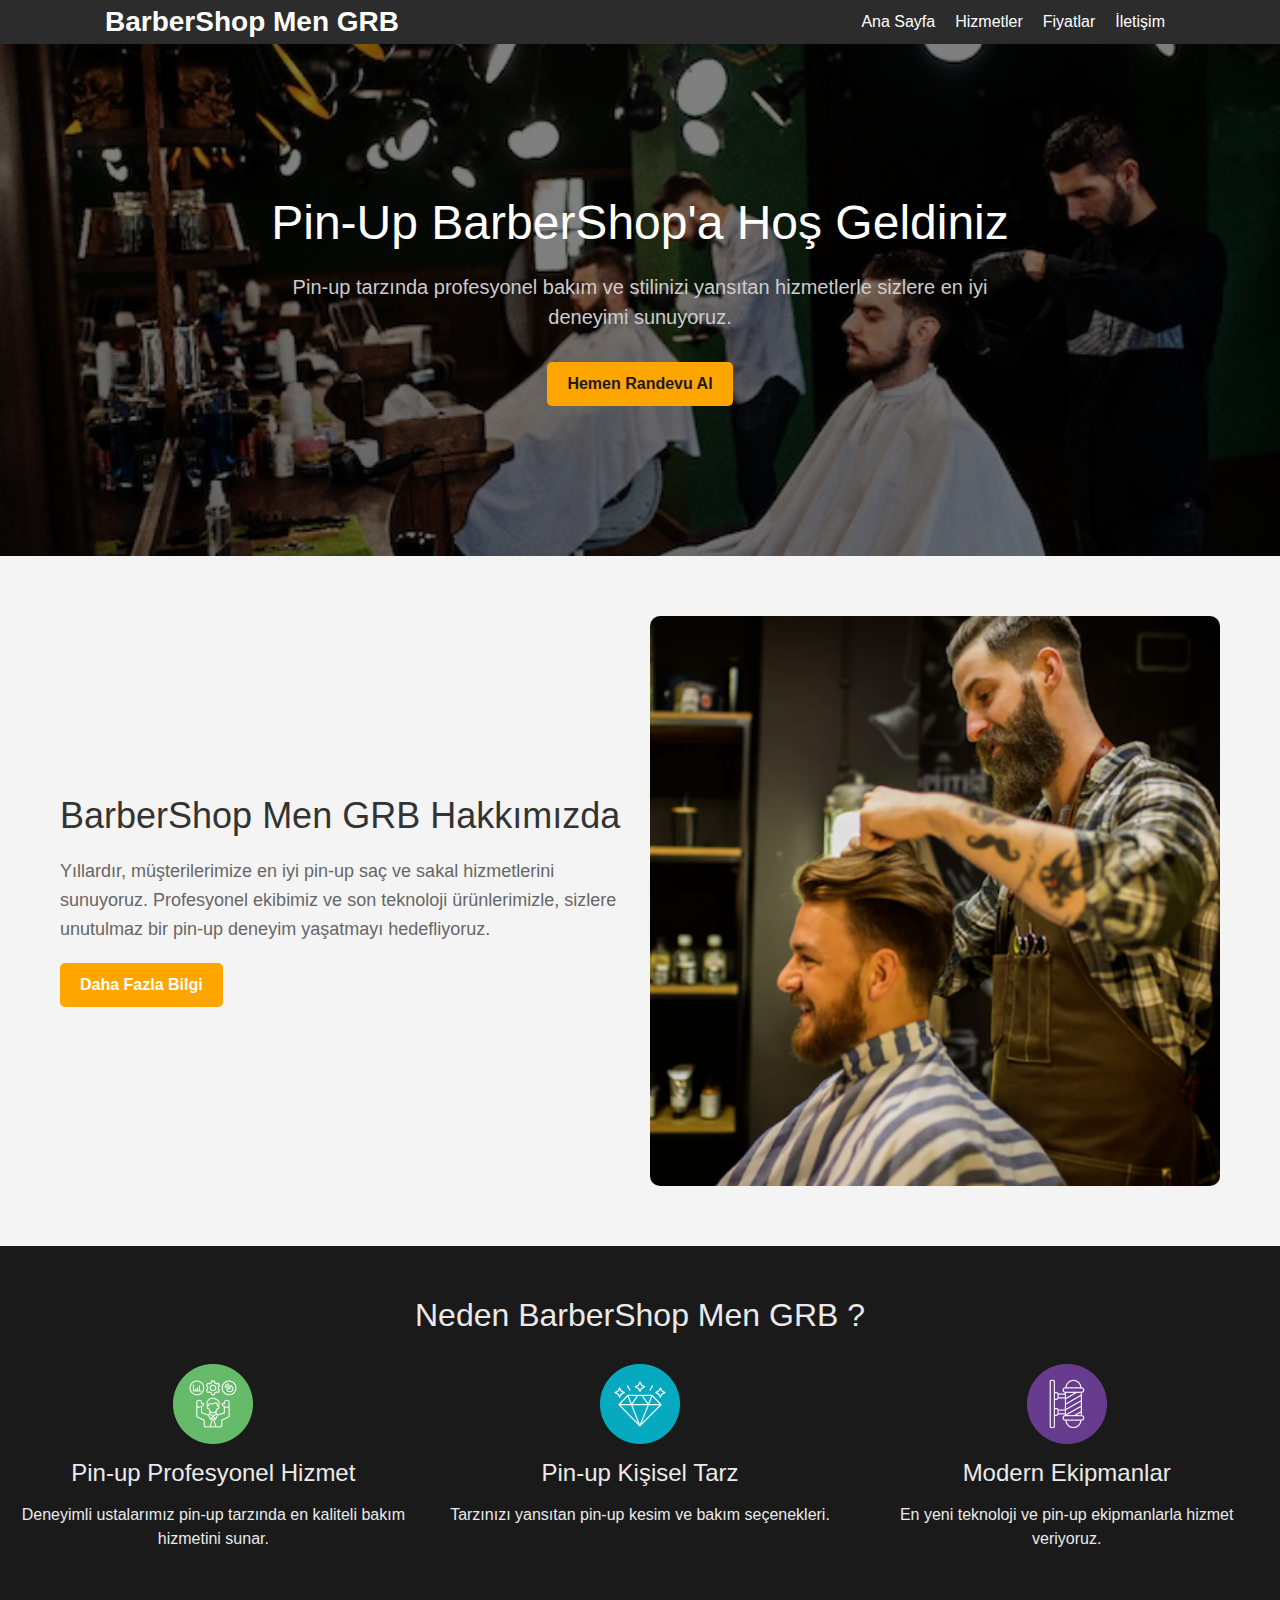
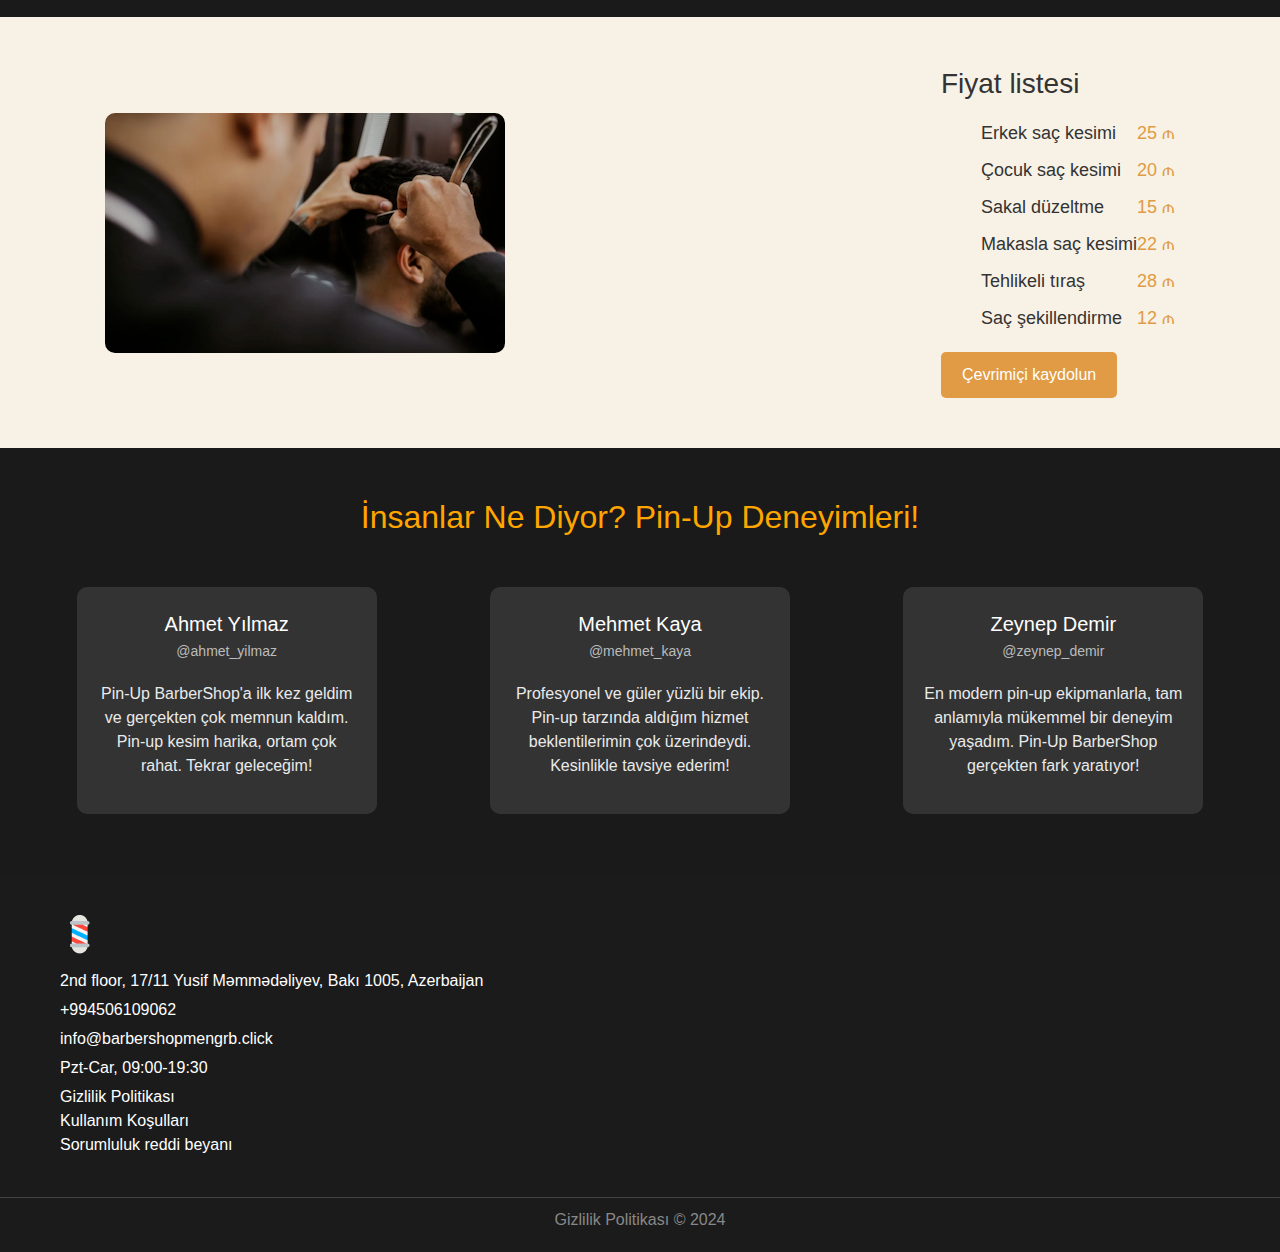
==== index.html @ 86f793ca "1" ====
<!DOCTYPE html>
<html lang="tr">
<head>
    <meta charset="UTF-8">
    <meta name="viewport" content="width=device-width, initial-scale=1.0">
    <title>BarberShop Men GRB - Profesyonel Bakım pin-up </title>
    <meta name="description"
          content="BarberShop Men GRB pin-up En iyi hizmeti ve tarzınızı yansıtan profesyonel berber hizmetleri sunuyoruz.">
    <link rel="apple-touch-icon" sizes="180x180" href="favicon/apple-touch-icon.png">
    <link rel="icon" type="image/png" sizes="32x32" href="favicon/favicon-32x32.png">
    <link rel="icon" type="image/png" sizes="16x16" href="favicon/favicon-16x16.png">
    <link rel="manifest" href="favicon/site.webmanifest">
    <meta name="msapplication-TileColor" content="#da532c">
    <meta name="theme-color" content="#ffffff">
    <link rel="stylesheet" href="css/bootstrap.min.css">
    <link rel="stylesheet" href="css/style.css">
</head>
<body>

<header class="header-banner genel-container">
    <nav class="navbar navbar-expand-lg justify-content-between nav-bar genel-container">
        <div class="container">
            <a href="index.html">
                <h1 class="brand">BarberShop Men GRB</h1>
            </a>
            <button class="navbar-toggler" type="button" data-toggle="collapse" data-target="#navbarSupportedContent"
                    aria-controls="navbarSupportedContent" aria-expanded="false" aria-label="Toggle navigation">
                <span class="toggler-icon"></span>
                <span class="toggler-icon"></span>
                <span class="toggler-icon"></span>
            </button>

            <div class="collapse navbar-collapse sub-menu-bar menu" id="navbarSupportedContent">
                <ul id="nav" class="navbar-nav align-items-center nav-list menuSnowboardXY">
                    <li><a href="index.html">Ana Sayfa</a></li>
                    <li><a href="#about">Hizmetler</a></li>
                    <li><a href="#price">Fiyatlar</a></li>
                    <li><a href="#contact">İletişim</a></li>
                </ul>
            </div>
        </div>
    </nav>
</header>


<section class="kahraman-bolumu genel-kapsayici" id="kahramanBolumu">
    <div class="kahraman-icerik">
        <h1>Pin-Up BarberShop'a Hoş Geldiniz</h1>
        <p>Pin-up tarzında profesyonel bakım ve stilinizi yansıtan hizmetlerle sizlere en iyi deneyimi sunuyoruz.</p>
        <a href="#" class="cta-buton">Hemen Randevu Al</a>
    </div>
</section>


<section class="hakkimizda" id="about">
    <div class="hakkimizda-kapsayici">
        <div class="hakkimizda-icerik">
            <h2>BarberShop Men GRB Hakkımızda</h2>
            <p>Yıllardır, müşterilerimize en iyi pin-up saç ve sakal hizmetlerini sunuyoruz. Profesyonel ekibimiz ve son
                teknoloji ürünlerimizle, sizlere unutulmaz bir pin-up deneyim yaşatmayı hedefliyoruz.</p>
            <a href="#" class="buton">Daha Fazla Bilgi</a>
        </div>
        <div class="hakkimizda-resim" itemscope itemtype="http://schema.org/ImageObject">
            <meta itemprop="image" content="img/1.png">
            <img src="img/1.png" alt="Pin-up Barber shop">
        </div>
    </div>
</section>


<section class="avantajlar genel-kapsayici">
    <div class="baslik">
        <h2>Neden BarberShop Men GRB ?</h2>
    </div>
    <div class="ogeler">
        <div class="oge" itemscope itemtype="http://schema.org/ImageObject">
            <meta itemprop="image" content="img/2.png">
            <img src="img/2.png" alt="Pin-up Profesyonel Hizmet">
            <h3>Pin-up Profesyonel Hizmet</h3>
            <p>Deneyimli ustalarımız pin-up tarzında en kaliteli bakım hizmetini sunar.</p>
        </div>
        <div class="oge" itemscope itemtype="http://schema.org/ImageObject">
            <meta itemprop="image" content="img/3.png">
            <img src="img/3.png" alt="Pin-up Kişisel Tarz">
            <h3>Pin-up Kişisel Tarz</h3>
            <p>Tarzınızı yansıtan pin-up kesim ve bakım seçenekleri.</p>
        </div>
        <div class="oge" itemscope itemtype="http://schema.org/ImageObject">
            <meta itemprop="image" content="img/4.png">
            <img src="img/4.png" alt="Modern Ekipmanlar">
            <h3>Modern Ekipmanlar</h3>
            <p>En yeni teknoloji ve pin-up ekipmanlarla hizmet veriyoruz.</p>
        </div>
    </div>
</section>

<section class="price-list-section" id="price">
    <div class="container flex-column-mob">
        <div class="price-image" itemscope itemtype="http://schema.org/ImageObject">
            <meta itemprop="image" content="img/7.png">
            <img src="img/7.png" alt="Barber tools image">
        </div>
        <div class="price-content">
            <h2>Fiyat listesi</h2>
            <ul class="price-list">
                <li><span>Erkek saç kesimi</span><span>25 ₼</span></li>
                <li><span>Çocuk saç kesimi</span><span>20 ₼</span></li>
                <li><span>Sakal düzeltme</span><span>15 ₼</span></li>
                <li><span>Makasla saç kesimi</span><span>22 ₼</span></li>
                <li><span>Tehlikeli tıraş</span><span>28 ₼</span></li>
                <li><span>Saç şekillendirme</span><span>12 ₼</span></li>
            </ul>

            <a href="#" class="btn">Çevrimiçi kaydolun</a>
        </div>
    </div>
</section>


<section class="yorumlar">
    <div class="genel-kapsayici">
        <div class="baslik">
            <h2>İnsanlar Ne Diyor? Pin-Up Deneyimleri!</h2>
        </div>
        <div class="yorumlar-listesi">
            <div class="yorum">
                <div class="profil">

                    <h3>Ahmet Yılmaz</h3>
                    <p>@ahmet_yilmaz</p>
                </div>
                <div class="yorum-metin">
                    <p>Pin-Up BarberShop'a ilk kez geldim ve gerçekten çok memnun kaldım. Pin-up kesim harika, ortam çok
                        rahat. Tekrar geleceğim!</p>
                </div>
            </div>

            <div class="yorum">
                <div class="profil">

                    <h3>Mehmet Kaya</h3>
                    <p>@mehmet_kaya</p>
                </div>
                <div class="yorum-metin">
                    <p>Profesyonel ve güler yüzlü bir ekip. Pin-up tarzında aldığım hizmet beklentilerimin çok
                        üzerindeydi. Kesinlikle tavsiye ederim!</p>
                </div>
            </div>

            <div class="yorum">
                <div class="profil">

                    <h3>Zeynep Demir</h3>
                    <p>@zeynep_demir</p>
                </div>
                <div class="yorum-metin">
                    <p>En modern pin-up ekipmanlarla, tam anlamıyla mükemmel bir deneyim yaşadım. Pin-Up BarberShop
                        gerçekten fark yaratıyor!</p>
                </div>
            </div>
        </div>
    </div>
</section>


<footer class="footer-section">
    <div class="footer-container">
        <div class="footer-left">
            <div class="footer-logo" itemscope itemtype="http://schema.org/ImageObject">
                <meta itemprop="image" content="img/8.png">
                <img src="img/8.png" alt="Logo">
            </div>
            <div class="footer-contact-info">
                <p>2nd floor, 17/11 Yusif Məmmədəliyev, Bakı 1005, Azerbaijan</p>
                <p><i class="fas fa-phone"></i> +994506109062</p>
                <p>info@barbershopmengrb.click</p>
                <p>Pzt-Car, 09:00-19:30</p>
            </div>
            <div class="d-flex flex-column">
                <a href="policy.html" class="text-white">Gizlilik Politikası</a>
                <a href="terms.html" class="text-white">Kullanım Koşulları</a>
                <a href="disclaimer.html" class="text-white">Sorumluluk reddi beyanı</a>
            </div>
        </div>
    </div>
    <div class="footer-bottom">
        <p>Gizlilik Politikası © 2024</p>
    </div>
</footer>
</body>
<script src="js/jquery-1.12.4.min.js"></script>
<script src="js/bootstrap.min.js"></script>
<script src="js/main.js"></script>
<script type="application/ld+json">
    {
        "@context": "https://schema.org",
        "@type": "Organization",
        "name": "BarberShop Men GRB Pin-up",
        "url": "",
        "logo": "/favicon/favicon.ico"
    }
</script>
<script type="application/ld+json">
    {
        "@context": "https://schema.org",
        "@type": "WPHeader",
        "headline": "BarberShop Men GRB Pin-up",
        "description": "BarberShop Men GRB pin-up En iyi hizmeti ve tarzınızı yansıtan profesyonel berber hizmetleri sunuyoruz.",
        "publisher": {
            "@type": "Organization",
            "name": "BarberShop Men GRB Pin-up",
            "logo": {
                "@type": "ImageObject",
                "url": "/favicon/favicon.ico"
            }
        }
    }
</script>
<script type="application/ld+json">
    {
        "@context": "https://schema.org",
        "@type": "WebPage",
        "name": "BarberShop Men GRB Pin-up",
        "description": "BarberShop Men GRB pin-up En iyi hizmeti ve tarzınızı yansıtan profesyonel berber hizmetleri sunuyoruz.",
        "publisher": {
            "@type": "Organization",
            "name": "BarberShop Men GRB Pin-up"
        },
        "license": "A license document that applies to this content, typically indicated by URL"
    }
</script>
<script type="application/ld+json">
    {
        "@context": "https://schema.org",
        "@type": "SiteNavigationElement",
        "name": "Main Navigation",
        "url": "",
        "hasPart": [
            {
                "@type": "WebPage",
                "name": "Home",
                "url": ""
            },
            {
                "@type": "WebPage",
                "name": "Policy",
                "url": "/policy.html"
            },
            {
                "@type": "WebPage",
                "name": "Terms of Conditions",
                "url": "/terms.html"
            },
            {
                "@type": "WebPage",
                "name": "Disclaimer",
                "url": "/disclaimer.html"
            },
            {
                "@type": "WebPage",
                "name": "404",
                "url": "/404.html"
            },
            {
                "@type": "WebPage",
                "name": "review",
                "url": "/review.html"
            }
        ]
    }
</script>
</html>
---- css/style.css ----
body {
  font-family: 'Arial', sans-serif;
  margin: 0;
  padding: 0;
  color: #EAEAEA;
  background-color: #2C2C2C;
}

.genel-kapsayici {
  max-width: 1440px;
  margin: 0 auto;
  padding: 0 20px;
}

.ust-banner {
  background-color: #1A1A1A;
  color: #FFFFFF;
  padding: 20px 0;
  display: flex;
  justify-content: space-between;
  align-items: center;
}

.ust-banner .iletisim-detay {
  font-size: 14px;
}

.ust-banner .iletisim-detay a {
  color: #FFFFFF;
  text-decoration: none;
  margin-left: 20px;
}

.navigasyon {
  background-color: #333333;
  padding: 10px 0;
}

.navigasyon ul {
  list-style: none;
  display: flex;
  justify-content: center;
  padding: 0;
  margin: 0;
}

.navigasyon ul li {
  margin: 0 15px;
}

.navigasyon ul li a {
  text-decoration: none;
  color: #FFA500;
  font-weight: bold;
}

.kahraman-bolumu {
  background-image: url('../img/6.png');
  background-size: cover;
  background-position: center;
  color: #FFFFFF;
  text-align: center;
  padding: 150px 20px;
}

.kahraman-bolumu h1 {
  font-size: 48px;
  margin-bottom: 20px;
}

.kahraman-bolumu p {
  font-size: 18px;
  max-width: 700px;
  margin: 0 auto 30px;
}

.kahraman-bolumu .cta-buton {
  background-color: #FFA500;
  color: #1A1A1A;
  padding: 10px 20px;
  text-decoration: none;
  font-weight: bold;
  border-radius: 5px;
}

/* Bölümün avantajları */
.avantajlar {
  background-color: #1A1A1A;
  color: #EAEAEA;
  padding: 50px 0;
}

.avantajlar .baslik {
  text-align: center;
  margin-bottom: 30px;
}

.avantajlar .ogeler {
  display: flex;
  justify-content: space-between;
  flex-wrap: wrap;
}

.avantajlar .oge {
  flex: 1;
  margin: 0 10px;
  text-align: center;
}

.avantajlar .oge img {
  max-width: 100px;
  height: auto;
  margin-bottom: 15px;
}

.avantajlar .oge h3 {
  font-size: 24px;
  margin-bottom: 15px;
}

.avantajlar .oge p {
  font-size: 16px;
}

/* Footer */
.alt-bolum {
  background-color: #1A1A1A;
  color: #FFFFFF;
  text-align: center;
  padding: 20px 0;
}

.yorumlar {
  background-color: #1A1A1A;
  color: #EAEAEA;
  padding: 50px 0;
  text-align: center;
}

.yorumlar .baslik h2 {
  font-size: 32px;
  margin-bottom: 40px;
  color: #FFA500;
}

.yorumlar-listesi {
  display: flex;
  justify-content: space-around;
  flex-wrap: wrap;
}

.yorum {
  background-color: #333333;
  padding: 20px;
  margin: 10px;
  border-radius: 10px;
  width: 300px;
  text-align: center;
}

.yorum .profil img {
  border-radius: 50%;
  width: 80px;
  height: 80px;
  margin-bottom: 15px;
}

.yorum .profil h3 {
  font-size: 20px;
  margin: 5px 0;
  color: #FFFFFF;
}

.yorum .profil p {
  font-size: 14px;
  color: #BBBBBB;
  margin-bottom: 20px;
}

.yorum-metin p {
  font-size: 16px;
  color: #EAEAEA;
}

@media (max-width: 768px) {
  .yorumlar-listesi {
    flex-direction: column;
    align-items: center;
  }

  .yorum {
    width: 90%;
    margin-bottom: 20px;
  }
}

.fiyatlar {
  background-color: #1A1A1A;
  color: #EAEAEA;
  padding: 60px 0;
  text-align: center;
}

.fiyatlar .baslik h2 {
  font-size: 36px;
  color: #FFA500;
  margin-bottom: 40px;
}

.fiyat-kapsayici {
  display: flex;
  justify-content: space-around;
  flex-wrap: wrap;
}

.fiyat-kart {
  background-color: #333333;
  padding: 30px;
  margin: 15px;
  border-radius: 15px;
  width: 300px;
  transition: transform 0.3s;
}

.fiyat-kart:hover {
  transform: scale(1.05);
}

.fiyat-kart h3 {
  font-size: 24px;
  color: #FFFFFF;
  margin-bottom: 10px;
}

.fiyat-kart p {
  font-size: 22px;
  color: #FFA500;
  margin-bottom: 20px;
}

.fiyat-kart ul {
  list-style: none;
  padding: 0;
  margin-bottom: 20px;
}

.fiyat-kart ul li {
  font-size: 16px;
  color: #EAEAEA;
  margin: 10px 0;
}

.buton {
  display: inline-block;
  background-color: #FFA500;
  color: #1A1A1A;
  padding: 10px 20px;
  border-radius: 5px;
  text-decoration: none;
  font-size: 16px;
  font-weight: bold;
  transition: background-color 0.3s;
}

.buton:hover {
  background-color: #FF8C00;
}

@media (max-width: 768px) {
  .fiyat-kapsayici {
    flex-direction: column;
    align-items: center;
  }

  .fiyat-kart {
    width: 90%;
    margin-bottom: 20px;
  }
}


.hakkimizda {
  background-color: #f4f4f4;
  padding: 60px 0;
}

.hakkimizda-kapsayici {
  display: flex;
  justify-content: space-between;
  align-items: center;
  max-width: 1200px;
  margin: 0 auto;
  padding: 0 20px;
}

.hakkimizda-icerik {
  flex: 1;
  padding-right: 20px;
}

.hakkimizda-icerik h2 {
  font-size: 36px;
  color: #333;
  margin-bottom: 20px;
}

.hakkimizda-icerik p {
  font-size: 18px;
  color: #666;
  line-height: 1.6;
  margin-bottom: 20px;
}

.buton {
  display: inline-block;
  background-color: #FFA500;
  color: #fff;
  padding: 10px 20px;
  text-decoration: none;
  font-weight: bold;
  border-radius: 5px;
  transition: background-color 0.3s;
}

.buton:hover {
  background-color: #FF8C00;
}

.hakkimizda-resim {
  flex: 1;
}

.hakkimizda-resim img {
  width: 100%;
  border-radius: 10px;
}

@media (max-width: 768px) {
  .hakkimizda-kapsayici {
    flex-direction: column;
    text-align: center;
  }

  .hakkimizda-icerik {
    padding-right: 0;
    margin-bottom: 20px;
  }

  .hakkimizda-resim img {
    width: 80%;
  }
}

.kahraman-bolumu {

  background-image: url('../img/11.jpg');
  background-size: cover;
  background-position: center;
  position: relative;
  display: flex;
  align-items: center;
  justify-content: center;
}

.kahraman-bolumu::before {
  content: "";
  position: absolute;
  top: 0;
  left: 0;
  right: 0;
  bottom: 0;
  background: rgba(0, 0, 0, 0.5);
  z-index: 1;
}

.kahraman-icerik {
  position: relative;
  z-index: 2;
  text-align: center;
  color: white;
}

.kahraman-icerik h1 {
  font-size: 48px;
  margin-bottom: 20px;
}

.kahraman-icerik p {
  font-size: 20px;
  margin-bottom: 30px;
  color: #ccc;
}

.cta-buton {
  display: inline-block;
  background-color: #FFA500;
  color: #fff;
  padding: 10px 20px;
  text-decoration: none;
  font-weight: bold;
  border-radius: 5px;
  transition: background-color 0.3s;
}

.cta-buton:hover {
  background-color: #FF8C00;
}

.background-changer {
  margin: 20px;
  text-align: center;
}

#backgroundUrl {
  padding: 10px;
  width: 300px;
  margin-right: 10px;
  border: 1px solid #ccc;
  border-radius: 5px;
}

#changeBackgroundButton {
  padding: 10px 20px;
  background-color: #007BFF;
  color: white;
  border: none;
  border-radius: 5px;
  cursor: pointer;
}

#changeBackgroundButton:hover {
  background-color: #0056b3;
}

@media (max-width: 768px) {
  .kahraman-icerik h1 {
    font-size: 32px;
  }

  .kahraman-icerik p {
    font-size: 16px;
  }
}

.price-list-section {
  background-color: #f8f1e6;
  padding: 50px 0;
}

.container {
  max-width: 1100px;
  margin: 0 auto;
  display: flex;
  align-items: center;
  justify-content: space-between;
}

.price-image img {
  max-width: 100%;
  border-radius: 10px;
  object-fit: cover;
}

.price-content {
  padding-left: 50px;
  color: #333;
}

.price-content h2 {
  font-size: 28px;
  margin-bottom: 20px;
  color: #333;
}

.price-list {
  list-style: none;
  margin-bottom: 20px;
}

.price-list li {
  display: flex;
  justify-content: space-between;
  margin-bottom: 10px;
  font-size: 18px;
  color: #333;
}

.price-list li span:last-child {
  color: #e09b44;
}

.btn {
  background-color: #e09b44;
  color: white;
  padding: 10px 20px;
  text-decoration: none;
  border-radius: 5px;
  transition: background-color 0.3s ease;
}

.btn:hover {
  background-color: #cf8b3b;
}

.footer-section {
  background-color: #1b1b1b;
  color: #ffffff;
  padding: 20px 0;
  font-family: Arial, sans-serif;
}

.footer-container {
  display: flex;
  justify-content: space-between;
  align-items: flex-start;
  max-width: 1200px;
  margin: 0 auto;
  padding: 20px;
}

.footer-left, .footer-right {
  flex: 1;
}

.footer-logo img {
  max-width: 100px;
  margin-bottom: 10px;
}

.footer-contact-info p {
  margin: 5px 0;
}

.footer-social {
  margin-top: 20px;
}

.footer-social p {
  margin-bottom: 10px;
}

.social-icons {
  list-style: none;
  padding: 0;
  display: flex;
  gap: 15px;
}

.social-icons li {
  display: inline-block;
}

.social-icons li a {
  color: #ffffff;
  font-size: 20px;
  text-decoration: none;
}

.footer-right iframe {
  border: none;
  max-width: 100%;
  height: 250px;
}

.footer-bottom {
  text-align: center;
  margin-top: 20px;
  border-top: 1px solid #444;
  padding-top: 10px;
  color: #888;
}

.footer-bottom p {
  margin: 0;
}



/*===== NAVBAR =====*/

.header_navbar {
  position: absolute;
  top: 0;
  left: 0;
  width: 100%;
  z-index: 99;
  -webkit-transition: all 0.3s ease-out 0s;
  -moz-transition: all 0.3s ease-out 0s;
  -ms-transition: all 0.3s ease-out 0s;
  -o-transition: all 0.3s ease-out 0s;
  transition: all 0.3s ease-out 0s;
}

.header a {
  color: #fff;
}

.logo {
  font-size: 24px;
  text-transform: uppercase;
  font-width: bold;
}

.header a:hover, .hero a:hover {
  text-decoration: none;
}

.head-container {
  margin: 0 30px;
}

.sticky {
  position: fixed;
  z-index: 999;
  background-color: #fff;
  -webkit-box-shadow: 0px 20px 50px 0px rgba(0, 0, 0, 0.05);
  -moz-box-shadow: 0px 20px 50px 0px rgba(0, 0, 0, 0.05);
  box-shadow: 0px 20px 50px 0px rgba(0, 0, 0, 0.05);
  -webkit-transition: all 0.3s ease-out 0s;
  -moz-transition: all 0.3s ease-out 0s;
  -ms-transition: all 0.3s ease-out 0s;
  -o-transition: all 0.3s ease-out 0s;
  transition: all 0.3s ease-out 0s;
}

.sticky .navbar {
  padding: 10px 0;
}

.navbar {
  align-items: center;
  width: 100%;
  -webkit-transition: all 0.3s ease-out 0s;
  -moz-transition: all 0.3s ease-out 0s;
  -ms-transition: all 0.3s ease-out 0s;
  -o-transition: all 0.3s ease-out 0s;
  transition: all 0.3s ease-out 0s;
}

.navbar h1 {
  white-space: nowrap;
  color: #fff;
  font-weight: bold;
  font-size: 28px;
  margin-bottom: 0;
  text-decoration: none;
}

.navbar ul li {
  margin: 10px;
}

.navbar a:hover {
  text-decoration: none;
}

.tariffs {
  padding: 200px 0;
}

.navbar-brand {
  padding: 0;
  margin-right: 0;
}

.navbar .navbar-nav a:hover {
  color: #ff6347;
}

.navbar-brand img {
  width: 60px;
}
.menu ul li a {
  color: #fff
}
.policy p {
  text-align: left;
}

.navbar-toggler {
  padding: 0;
}

.navbar-collapse {
  flex-grow: 0 !important;
}

.navbar-toggler .toggler-icon {
  width: 30px;
  height: 2px;
  background-color: #fff;
  display: block;
  margin: 5px 0;
  position: relative;
  -webkit-transition: all 0.3s ease-out 0s;
  -moz-transition: all 0.3s ease-out 0s;
  -ms-transition: all 0.3s ease-out 0s;
  -o-transition: all 0.3s ease-out 0s;
  transition: all 0.3s ease-out 0s;
}

.navbar-toggler.active .toggler-icon:nth-of-type(1) {
  -webkit-transform: rotate(45deg);
  -moz-transform: rotate(45deg);
  -ms-transform: rotate(45deg);
  -o-transform: rotate(45deg);
  transform: rotate(45deg);
  top: 7px;
}

.navbar-toggler.active .toggler-icon:nth-of-type(2) {
  opacity: 0;
}

.navbar-toggler.active .toggler-icon:nth-of-type(3) {
  -webkit-transform: rotate(135deg);
  -moz-transform: rotate(135deg);
  -ms-transform: rotate(135deg);
  -o-transform: rotate(135deg);
  transform: rotate(135deg);
  top: -7px;
}

@media only screen and (min-width: 768px) and (max-width: 991px) {
  .navbar-collapse {
    position: absolute;
    top: 100%;
    left: 0;
    width: 100%;
    background-color: #fff;
    z-index: 9;
    -webkit-box-shadow: 0px 15px 20px 0px rgba(34, 34, 34, 0.1);
    -moz-box-shadow: 0px 15px 20px 0px rgba(34, 34, 34, 0.1);
    box-shadow: 0px 15px 20px 0px rgba(34, 34, 34, 0.1);
    margin-top: 20px;
    padding: 5px 12px;
  }
}

@media (max-width: 767px) {
  .logo, .brand-logo {
    width: 80%;
    font-size: 20px;
  }

  .info-image {
    object-fit: contain;
    flex-basis: 0;
  }

  .navbar-collapse {
    position: absolute;
    top: 100%;
    left: 0;
    width: 100%;
    background-color: #fff;
    z-index: 9;
    -webkit-box-shadow: 0px 15px 20px 0px rgba(34, 34, 34, 0.1);
    -moz-box-shadow: 0px 15px 20px 0px rgba(34, 34, 34, 0.1);
    box-shadow: 0px 15px 20px 0px rgba(34, 34, 34, 0.1);
    padding: 5px 12px;
  }

  .hizmet-kutu img, .yorum-item {
    width: 100%;
  }

  .yorumlar-konteyner {
    flex-direction: column;
  }

  .about-text, .delivery-text {
    width: 100%;
  }

  .about-image, .delivery-image {
    width: 100%;
    margin-right: 0px;
  }

  .h-135 {
    height: auto;
  }

  .price-content, .price-list {
    padding-left: 0;
  }
  .policy {
    padding: 0px;
    padding-top: 30px;
  }

  .policy h1 {
    font-size: 1.3em;
  }

  .policy h2 {
    font-size: 1.1em;
  }

  .menu ul li {
    margin: 10px 15px;
  }

  .short-logo {
    justify-content: center;
  }

  .menu ul li a {
    color: #fff
  }

  .flex-column-mob {
    flex-direction: column;
  }

  .category-row {
    flex-direction: column;
  }

  .about-team, .beauty-glory {
    flex-direction: column;
  }

  .about-team img, .beauty-glory img {
    max-width: 100%;
  }

  .navbar-toggler {
    padding: 10px;
  }

  .navbar h1 {
    padding: 10px;
  }

  .navbar-brand img {
    width: 60px;
  }

  .navbar ul li, .navbar ul li a, .navbar .navbar-nav a {
    color: #111;
  }

  .img-about {
    width: 100% !important;
  }

  .intro-title {
    left: 0;
    top: 0;
  }

  .intro-description {
    left: 0;
    top: 20%;
  }

  .intro-banner {
    display: flex;
    justify-content: center;
    text-align: center;
  }

  .action-button {
    left: unset;
    top: 75%;
  }

  .video-section iframe {
    height: 310px;
  }

  .advantage-row, .category-row {
    flex-direction: column;
  }

  .services-grid {
    display: flex;
    flex-direction: column;
  }

  .cta-btn {
    font-size: 14px;
  }

  .advantage-item, .category-card {
    width: 100%;
    margin: 10px 0;
  }

  .banner h1 {
    font-size: 16px;
  }

  .banner p {
    font-size: 12px;
  }

  .header-info p, .header-info a {
    font-size: 10px;
  }

  .tariffs {
    padding: 60px 0;
  }

  .tariffs .category-card {
    width: 100%;
  }

}

.navbar-nav .nav-item {
  margin-left: 45px;
  position: relative;
  white-space: nowrap;
}

nav ul li:hover a {
  color: #8B0000 !important;
  text-decoration: none;
}

.screen img {
  max-width: 250px;
}

@media only screen and (min-width: 992px) and (max-width: 1199px) {
  .navbar-nav .nav-item {
    margin-left: 30px;
  }
}

@media only screen and (min-width: 768px) and (max-width: 991px) {
  .navbar-nav .nav-item {
    margin: 0;
  }
}

@media (max-width: 767px) {
  .navbar-nav .nav-item {
    margin: 0;
  }

  .navbar h1 {
    font-size: 16px;
  }
  img {
    margin-top: 20px;
    margin-bottom: 20px;
  }
}

.navbar-nav .nav-item a {
  font-size: 16px;
  font-weight: 600;
  color: #38424D;
  -webkit-transition: all 0.3s ease-out 0s;
  -moz-transition: all 0.3s ease-out 0s;
  -ms-transition: all 0.3s ease-out 0s;
  -o-transition: all 0.3s ease-out 0s;
  transition: all 0.3s ease-out 0s;
  padding: 5px 0;
  position: relative;
}

.navbar-nav .nav-item a::before {
  position: absolute;
  content: '';
  width: 0;
  height: 2px;
  background-color: #38424D;
  border-radius: 50px;
  left: 110%;
  left: 0;
  bottom: 0;
  -webkit-transition: all 0.3s ease-out 0s;
  -moz-transition: all 0.3s ease-out 0s;
  -ms-transition: all 0.3s ease-out 0s;
  -o-transition: all 0.3s ease-out 0s;
  transition: all 0.3s ease-out 0s;
}

@media only screen and (min-width: 768px) and (max-width: 991px) {
  .navbar-nav .nav-item a::before {
    display: none;
  }
}

@media (max-width: 767px) {
  .navbar-nav .nav-item a::before {
    display: none;
  }
}

@media only screen and (min-width: 768px) and (max-width: 991px) {
  .navbar-nav .nav-item a {
    display: block;
    padding: 4px 0;
  }
}

@media (max-width: 767px) {
  .navbar-nav .nav-item a {
    display: block;
    padding: 4px 0;
  }
}

.navbar-nav .nav-item.active > a::before, .navbar-nav .nav-item:hover > a::before {
  width: 100%;
}

.navbar-nav .nav-item:hover .sub-menu {
  top: 100%;
  opacity: 1;
  visibility: visible;
}

@media only screen and (min-width: 768px) and (max-width: 991px) {
  .navbar-nav .nav-item:hover .sub-menu {
    top: 0;
  }
}

@media (max-width: 767px) {
  .navbar-nav .nav-item:hover .sub-menu {
    top: 0;
  }

  .screen img {
    max-width: 100%;
  }
}

.navbar-nav .nav-item .sub-menu {
  width: 200px;
  background-color: #fff;
  -webkit-box-shadow: 0px 0px 20px 0px rgba(0, 0, 0, 0.1);
  -moz-box-shadow: 0px 0px 20px 0px rgba(0, 0, 0, 0.1);
  box-shadow: 0px 0px 20px 0px rgba(0, 0, 0, 0.1);
  position: absolute;
  top: 110%;
  left: 0;
  opacity: 0;
  visibility: hidden;
  -webkit-transition: all 0.3s ease-out 0s;
  -moz-transition: all 0.3s ease-out 0s;
  -ms-transition: all 0.3s ease-out 0s;
  -o-transition: all 0.3s ease-out 0s;
  transition: all 0.3s ease-out 0s;
}

@media only screen and (min-width: 768px) and (max-width: 991px) {
  .navbar-nav .nav-item .sub-menu {
    position: relative;
    width: 100%;
    top: 0;
    display: none;
    opacity: 1;
    visibility: visible;
  }
}

@media (max-width: 767px) {
  .navbar-nav .nav-item .sub-menu {
    position: relative;
    width: 100%;
    top: 0;
    display: none;
    opacity: 1;
    visibility: visible;
  }

  .container1 {
    flex-direction: column;
  }
}

.navbar-nav .nav-item .sub-menu li {
  display: block;
}

.navbar-nav .nav-item .sub-menu li a {
  display: block;
  padding: 8px 20px;
  color: #4be46e;
}

.navbar-nav .nav-item .sub-menu li a.active, .navbar-nav .nav-item .sub-menu li a:hover {
  padding-left: 25px;
  color: #1E75D9;
}

.navbar-nav .sub-nav-toggler {
  display: none;
}

.form-contact {
  width: 60%;
}

.d-flex {
  display: -ms-flexbox !important;
  display: flex !important
}

.justify-content-center {
  -ms-flex-pack: center !important;
  justify-content: center !important
}

.justify-content-between {
  -ms-flex-pack: justify !important;
  justify-content: space-between !important
}

.align-items-center {
  -ms-flex-align: center !important;
  align-items: center !important
}

.text-white {
  color: #fff !important
}

.m-2 {
  margin: .5rem !important
}

@media only screen and (min-width: 768px) and (max-width: 991px) {
  .navbar-nav .sub-nav-toggler {
    display: block;
    position: absolute;
    right: 0;
    top: 0;
    background: none;
    color: #222;
    font-size: 18px;
    border: 0;
    width: 30px;
    height: 30px;
  }
}

@media (max-width: 767px) {
  .navbar-nav .sub-nav-toggler {
    display: block;
    position: absolute;
    right: 0;
    top: 0;
    background: none;
    color: #222;
    font-size: 18px;
    border: 0;
    width: 30px;
    height: 30px;
  }

  .flex-column-mob {
    flex-direction: column;
  }

  .form-contact {
    width: 80%;
  }
}

.contact_section2 {
  width: 100%;
  height: auto;
  background-size: 100%;
  display: flex;
  justify-content: center;
  margin-bottom: 90px;
}

.input_bg {
  width: 60%;
  margin: 0 auto;
  text-align: center;
  margin-top: 100px;
}

.fact_text {
  width: 100%;
  float: left;
  font-size: 20px;
  color: #ffffff;
  text-align: center;
  text-transform: uppercase;
}

.address_text {
  width: 100%;
  float: left;
  font-size: 18px;
  color: #000;
  padding: 5px 20px 5px 30px;
  border-radius: 30px;
  border: 0px;
  background-color: #dadada;
  height: 60px;
  margin-top: 40px;
}

.sub_bt {
  width: 100%;
  color: black;
  background-color: #fff;
  font-size: 18px;
  border-radius: 30px;
  border: 1px solid black;
  height: 60px;
  margin-top: 40px;
  cursor: pointer;

}

.sub_bt:hover {
  color: #fff;
  background-color: black;
  border-color: #fff;
}

.hero-image {
  width: 40%;
}

.h-80 {
  height: 80px;
  background-size: auto;
}

.courses-section h2 {
  text-align: center;
}

.plan h3.price-green {
  font-weight: bold;
  font-size: 32px;
  color: green;
}


#original {
  font-family: 'Open Sans', sans-serif !important;
  direction: ltr;
  font-size: 1em;
  margin: 0;
  background-color: #07498f;
  color: #fff;
}

.wrap__btn--PxHri--section {
  background-image: url('../img/bg-desc.png');
  background-size: cover;
  width: 914px;
  margin: 0 auto;
  min-height: 100vh;
  display: flex;
  flex-direction: column;
  align-items: center;
  justify-content: center;
}

.logo-img {
  margin-bottom: 20px;
  width: 200px;
  height: auto;
}

.button {
  align-items: center;
  background: #FFFFFF;
  border: 0 solid #E2E8F0;
  box-shadow: 0 4px 6px -1px rgba(0, 0, 0, 0.1), 0 2px 4px -1px rgba(0, 0, 0, 0.06);
  box-sizing: border-box;
  color: #1A202C;
  display: inline-flex;
  font-weight: 700;
  height: 56px;
  justify-content: center;
  line-height: 24px;
  overflow-wrap: break-word;
  padding: 24px;
  text-decoration: none;
  width: auto;
  border-radius: 8px;
  cursor: pointer;
  user-select: none;
  -webkit-user-select: none;
  touch-action: manipulation;
}

.button {
  padding: 29px 55px;
  font-size: 18px;
  text-decoration: none !important;
}

.main__img--l83Xf--section {
  text-align: center;
  background: rgba(255, 255, 255, 0.0);
  padding: 19px;
  border-radius: 0px;
  padding: 46px;
}

.main__img--l83Xf--section h1 {
  font-weight: 400;
  font-size: 37px;
  border-bottom: 1px dotted #ccc;
  padding-bottom: 22px;
  margin-top: 0px;
}

.button__header--0mbZF--element {
  display: flex;
  gap: 29px;
  align-items: center;
  justify-content: center;
  margin-top: 22px;
}

#main {
  display: block;
}

#original {
  display: none;
}

.button-yes {
  background: #04cfa6;
  box-shadow: 0 2px #082144;
  transition: 0.5s;
}

.button-no {
  background: #ff2401 !important;
  padding: 29px 55px;
  font-size: 18px;
  text-decoration: none;
  box-shadow: 0 3px #082144;
}

@media (max-width: 1200px) {
  .wrap__btn--PxHri--section {
    width: 100%;
  }
}

@media (max-width: 480px) {
  .button__header--0mbZF--element {
    flex-direction: column;
  }
}

@media (max-width: 768px) {
  #main {
    display: none;
  }

  #original {
    display: block;
  }

  .hero-image {
    width: 100%;
  }
}
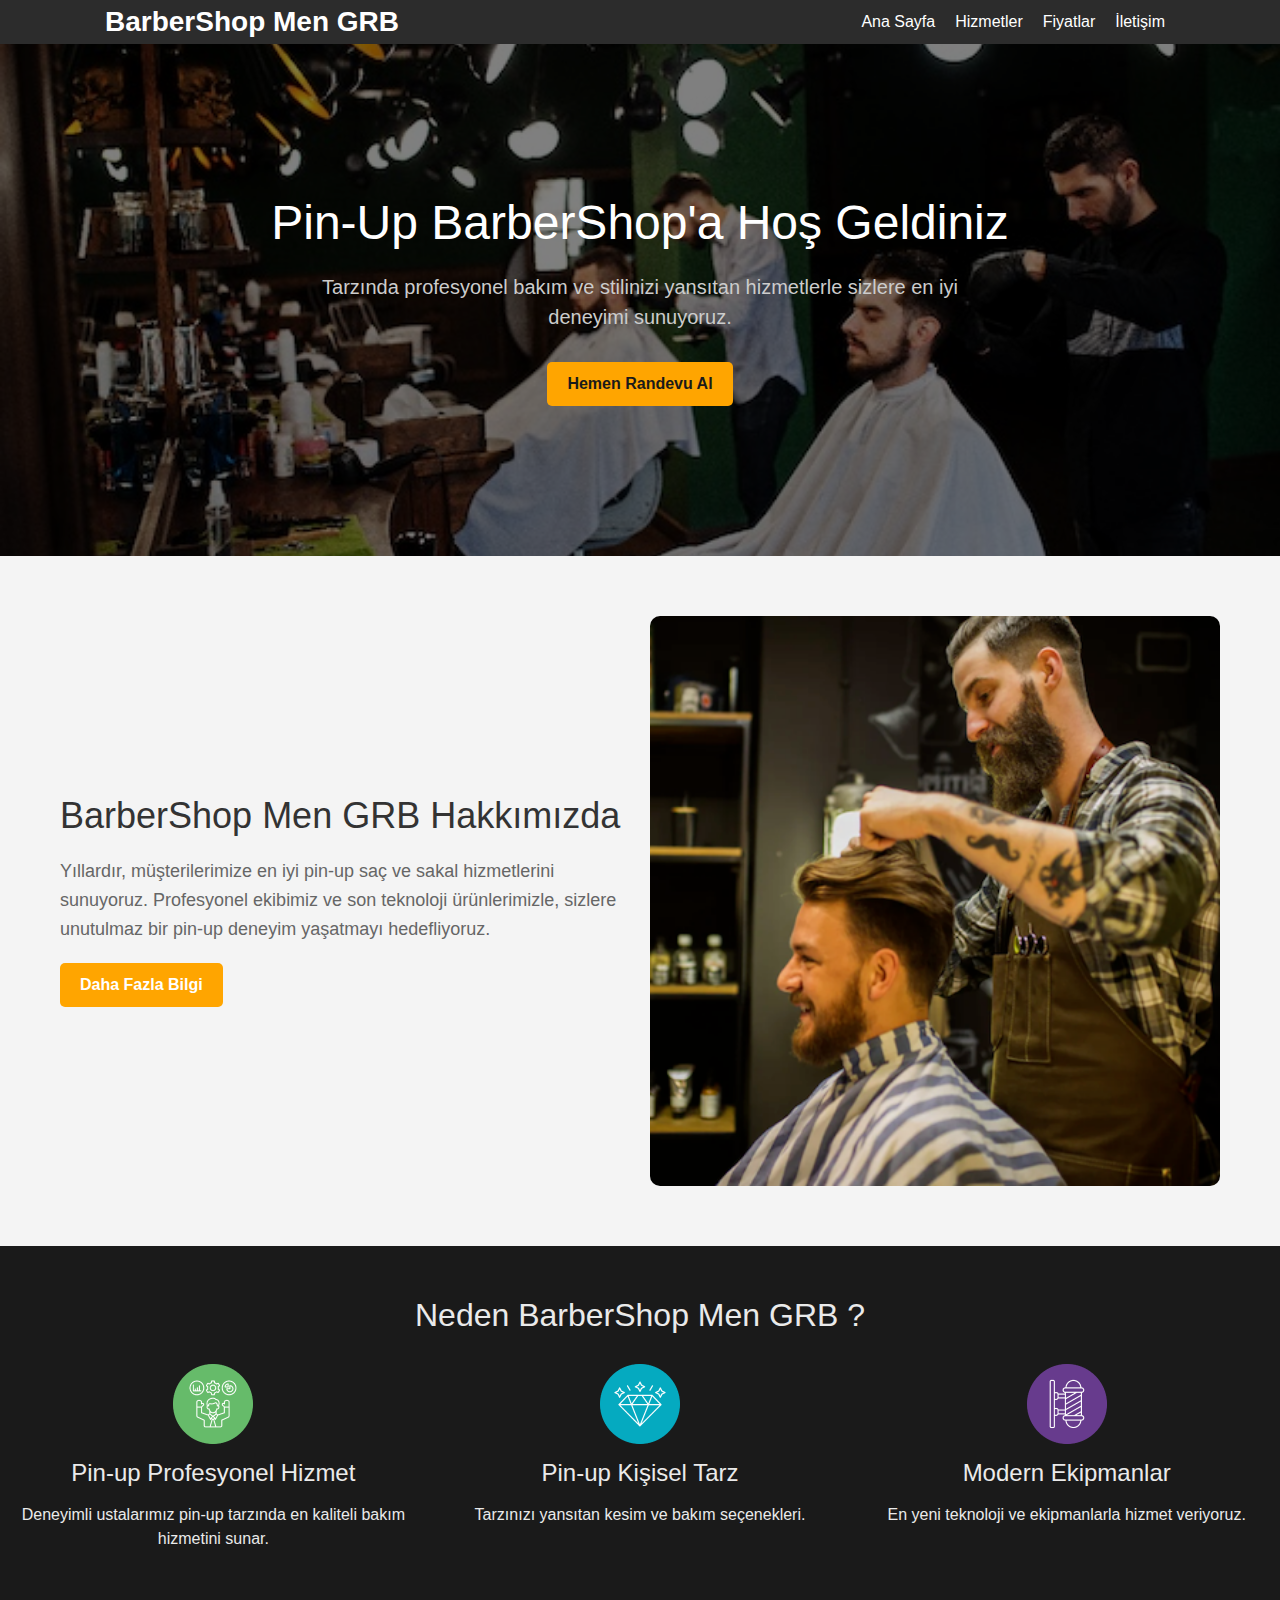
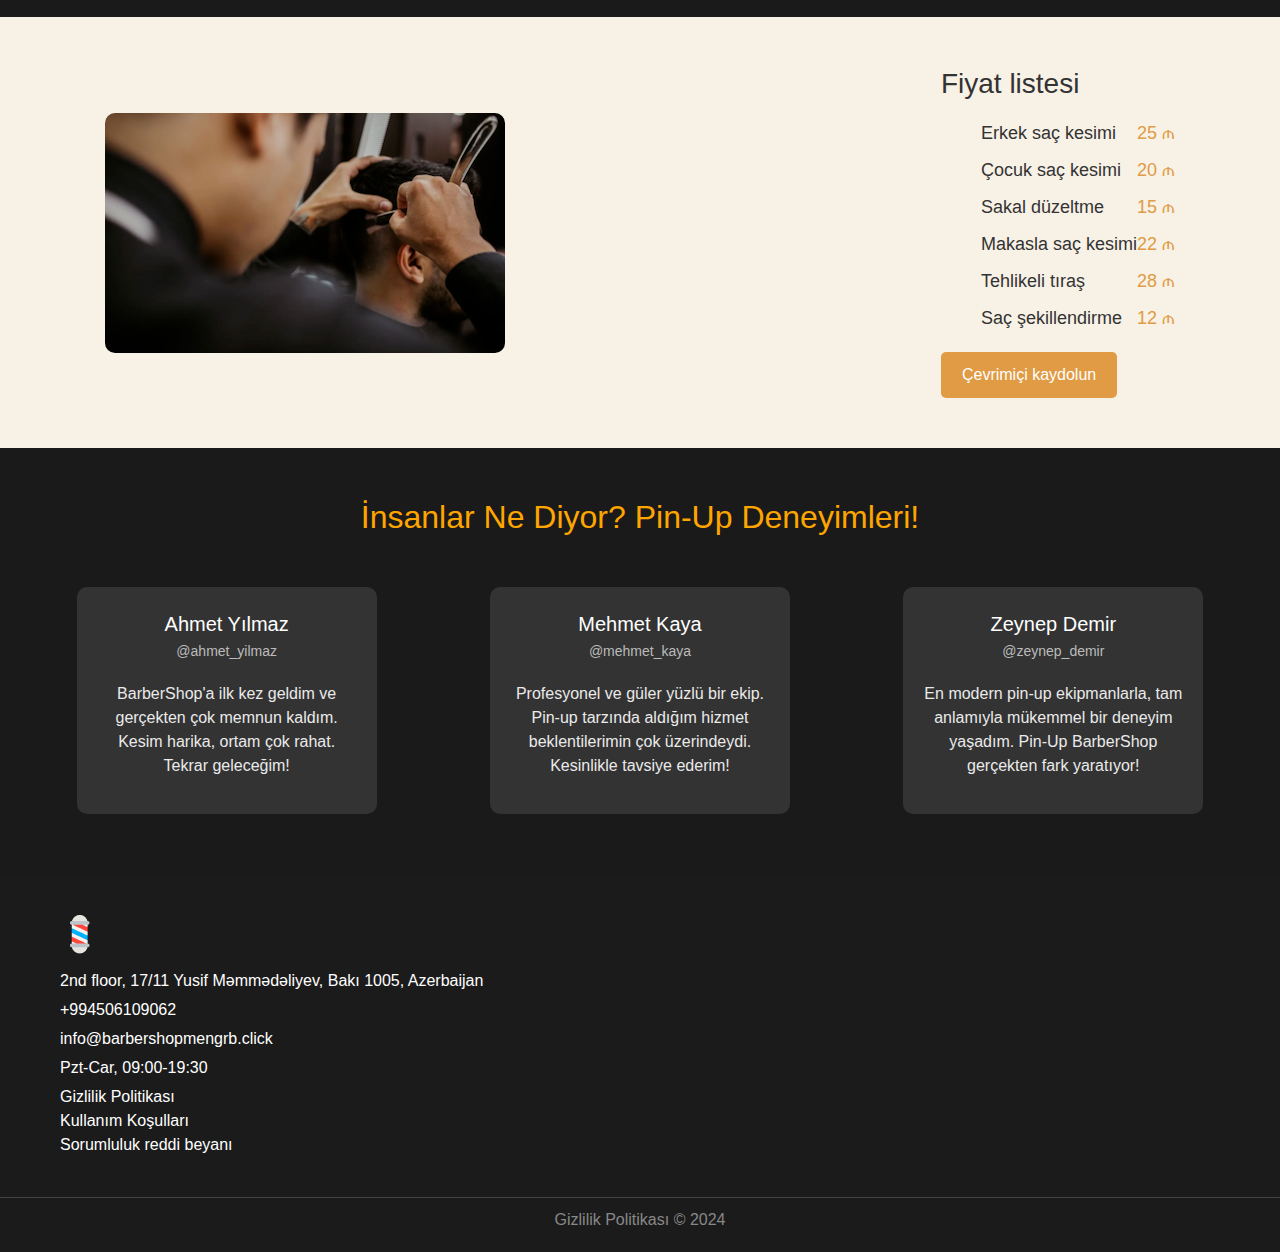
==== commit 6bb50531: "1" ====
--- a/index.html
+++ b/index.html
@@ -9,6 +9,7 @@
     <link rel="apple-touch-icon" sizes="180x180" href="favicon/apple-touch-icon.png">
     <link rel="icon" type="image/png" sizes="32x32" href="favicon/favicon-32x32.png">
     <link rel="icon" type="image/png" sizes="16x16" href="favicon/favicon-16x16.png">
+    <link rel="preload" href="img/11.jpg" as="image">
     <link rel="manifest" href="favicon/site.webmanifest">
     <meta name="msapplication-TileColor" content="#da532c">
     <meta name="theme-color" content="#ffffff">
@@ -46,7 +47,7 @@
 <section class="kahraman-bolumu genel-kapsayici" id="kahramanBolumu">
     <div class="kahraman-icerik">
         <h1>Pin-Up BarberShop'a Hoş Geldiniz</h1>
-        <p>Pin-up tarzında profesyonel bakım ve stilinizi yansıtan hizmetlerle sizlere en iyi deneyimi sunuyoruz.</p>
+        <p>Tarzında profesyonel bakım ve stilinizi yansıtan hizmetlerle sizlere en iyi deneyimi sunuyoruz.</p>
         <a href="#" class="cta-buton">Hemen Randevu Al</a>
     </div>
 </section>
@@ -62,7 +63,7 @@
         </div>
         <div class="hakkimizda-resim" itemscope itemtype="http://schema.org/ImageObject">
             <meta itemprop="image" content="img/1.png">
-            <img src="img/1.png" alt="Pin-up Barber shop">
+            <img loading="lazy" src="img/1.png" alt="Barber shop">
         </div>
     </div>
 </section>
@@ -75,21 +76,21 @@
     <div class="ogeler">
         <div class="oge" itemscope itemtype="http://schema.org/ImageObject">
             <meta itemprop="image" content="img/2.png">
-            <img src="img/2.png" alt="Pin-up Profesyonel Hizmet">
+            <img loading="lazy" src="img/2.png" alt="Profesyonel Hizmet">
             <h3>Pin-up Profesyonel Hizmet</h3>
             <p>Deneyimli ustalarımız pin-up tarzında en kaliteli bakım hizmetini sunar.</p>
         </div>
         <div class="oge" itemscope itemtype="http://schema.org/ImageObject">
             <meta itemprop="image" content="img/3.png">
-            <img src="img/3.png" alt="Pin-up Kişisel Tarz">
+            <img loading="lazy" src="img/3.png" alt="Kişisel Tarz">
             <h3>Pin-up Kişisel Tarz</h3>
-            <p>Tarzınızı yansıtan pin-up kesim ve bakım seçenekleri.</p>
+            <p>Tarzınızı yansıtan kesim ve bakım seçenekleri.</p>
         </div>
         <div class="oge" itemscope itemtype="http://schema.org/ImageObject">
             <meta itemprop="image" content="img/4.png">
-            <img src="img/4.png" alt="Modern Ekipmanlar">
+            <img loading="lazy" src="img/4.png" alt="Modern Ekipmanlar">
             <h3>Modern Ekipmanlar</h3>
-            <p>En yeni teknoloji ve pin-up ekipmanlarla hizmet veriyoruz.</p>
+            <p>En yeni teknoloji ve ekipmanlarla hizmet veriyoruz.</p>
         </div>
     </div>
 </section>
@@ -98,7 +99,7 @@
     <div class="container flex-column-mob">
         <div class="price-image" itemscope itemtype="http://schema.org/ImageObject">
             <meta itemprop="image" content="img/7.png">
-            <img src="img/7.png" alt="Barber tools image">
+            <img loading="lazy" src="img/7.png" alt="Barber tools image">
         </div>
         <div class="price-content">
             <h2>Fiyat listesi</h2>
@@ -130,7 +131,7 @@
                     <p>@ahmet_yilmaz</p>
                 </div>
                 <div class="yorum-metin">
-                    <p>Pin-Up BarberShop'a ilk kez geldim ve gerçekten çok memnun kaldım. Pin-up kesim harika, ortam çok
+                    <p>BarberShop'a ilk kez geldim ve gerçekten çok memnun kaldım. Kesim harika, ortam çok
                         rahat. Tekrar geleceğim!</p>
                 </div>
             </div>
@@ -168,7 +169,7 @@
         <div class="footer-left">
             <div class="footer-logo" itemscope itemtype="http://schema.org/ImageObject">
                 <meta itemprop="image" content="img/8.png">
-                <img src="img/8.png" alt="Logo">
+                <img loading="lazy" src="img/8.png" alt="Logo">
             </div>
             <div class="footer-contact-info">
                 <p>2nd floor, 17/11 Yusif Məmmədəliyev, Bakı 1005, Azerbaijan</p>
@@ -195,7 +196,7 @@
     {
         "@context": "https://schema.org",
         "@type": "Organization",
-        "name": "BarberShop Men GRB Pin-up",
+        "name": "BarberShop Men GRB",
         "url": "",
         "logo": "/favicon/favicon.ico"
     }
@@ -204,11 +205,11 @@
     {
         "@context": "https://schema.org",
         "@type": "WPHeader",
-        "headline": "BarberShop Men GRB Pin-up",
-        "description": "BarberShop Men GRB pin-up En iyi hizmeti ve tarzınızı yansıtan profesyonel berber hizmetleri sunuyoruz.",
+        "headline": "BarberShop Men GRB",
+        "description": "BarberShop Men GRB En iyi hizmeti ve tarzınızı yansıtan profesyonel berber hizmetleri sunuyoruz.",
         "publisher": {
             "@type": "Organization",
-            "name": "BarberShop Men GRB Pin-up",
+            "name": "BarberShop Men GRB",
             "logo": {
                 "@type": "ImageObject",
                 "url": "/favicon/favicon.ico"
@@ -220,11 +221,11 @@
     {
         "@context": "https://schema.org",
         "@type": "WebPage",
-        "name": "BarberShop Men GRB Pin-up",
-        "description": "BarberShop Men GRB pin-up En iyi hizmeti ve tarzınızı yansıtan profesyonel berber hizmetleri sunuyoruz.",
+        "name": "BarberShop Men GRB",
+        "description": "BarberShop Men GRB En iyi hizmeti ve tarzınızı yansıtan profesyonel berber hizmetleri sunuyoruz.",
         "publisher": {
             "@type": "Organization",
-            "name": "BarberShop Men GRB Pin-up"
+            "name": "BarberShop Men GRB"
         },
         "license": "A license document that applies to this content, typically indicated by URL"
     }
